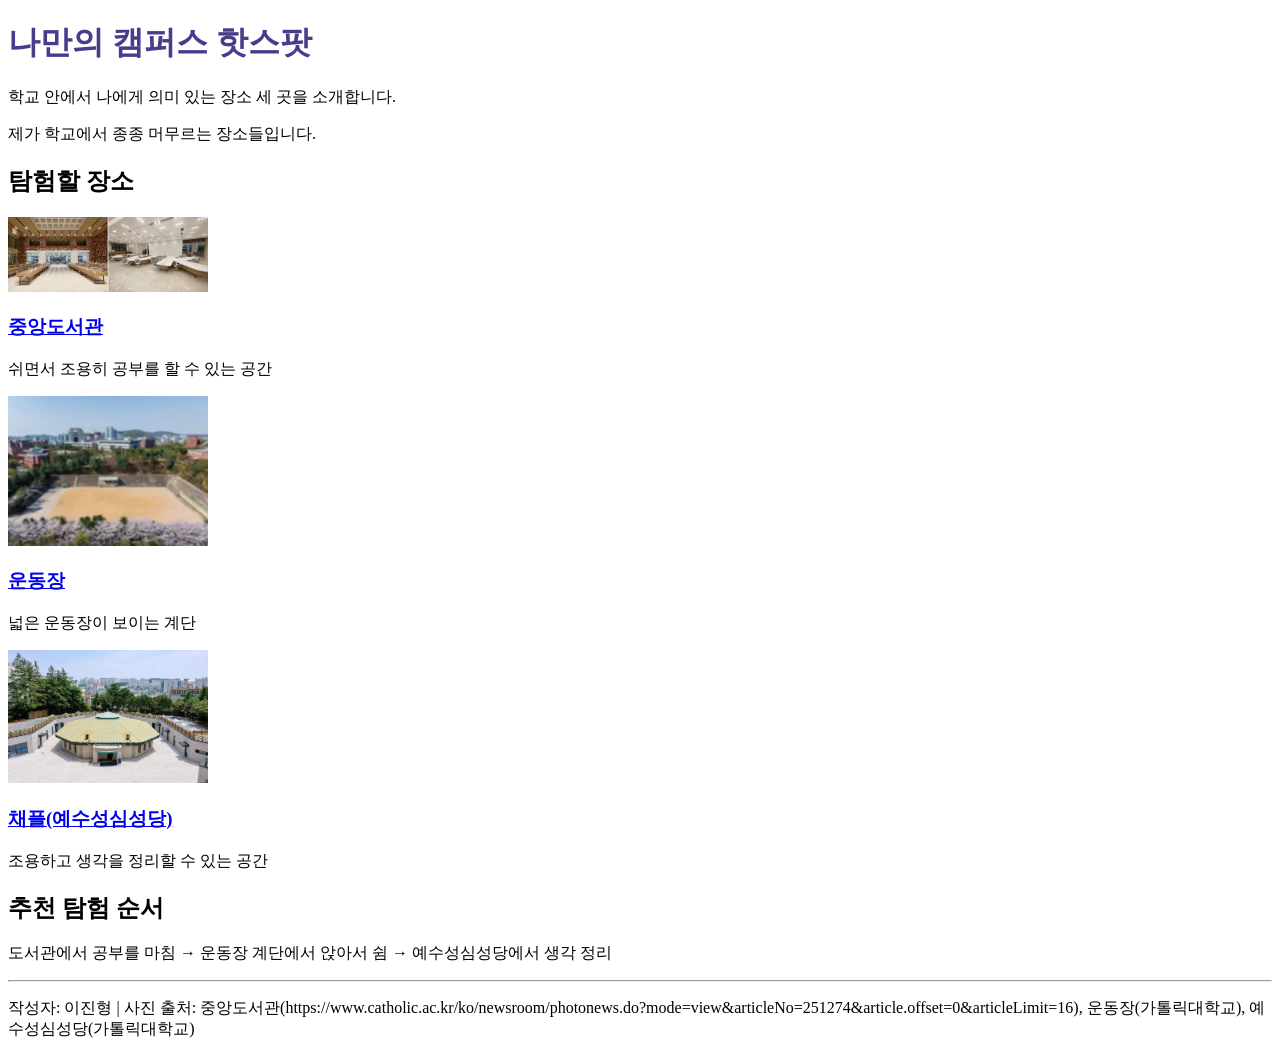
==== index.html @ c7f7637f "feat: add campus hotspots project with three place pages" ====
<!doctype html>
<html lang="ko">
  <head>
    <meta charset="utf-8">
    <meta name="viewport" content="width=device-width, initial-scale=1">
    <title>나만의 캠퍼스 핫스팟</title>
  </head>
  <body>
    <h1 style="color: darkslateblue;">나만의 캠퍼스 핫스팟</h1>
    <p>학교 안에서 나에게 의미 있는 장소 세 곳을 소개합니다.</p>
    <p>제가 학교에서 종종 머무르는 장소들입니다.</p>

    <h2>탐험할 장소</h2>

    <div>
      <a href="library.html">
        <img src="images/library.jpg" alt="중앙도서관 열람실 전경" width="200">
      </a>
      <h3><a href="library.html">중앙도서관</a></h3>
      <p>쉬면서 조용히 공부를 할 수 있는 공간</p>
    </div>

    <div>
      <a href="playground.html">
        <img src="images/playground.jpg" alt="대운동장 전경" width="200">
      </a>
      <h3><a href="playground.html">운동장</a></h3>
      <p>넓은 운동장이 보이는 계단</p>
    </div>

    <div>
      <a href="chapel.html">
        <img src="images/chapel.jpg" alt="예수성심성당 전경" width="200">
      </a>
      <h3><a href="chapel.html">채플(예수성심성당)</a></h3>
      <p>조용하고 생각을 정리할 수 있는 공간</p>
    </div>

    <h2>추천 탐험 순서</h2>
    <p>도서관에서 공부를 마침 → 운동장 계단에서 앉아서 쉼 → 예수성심성당에서 생각 정리</p>

    <hr>
    <p>작성자: 이진형 | 사진 출처: 중앙도서관(https://www.catholic.ac.kr/ko/newsroom/photonews.do?mode=view&articleNo=251274&article.offset=0&articleLimit=16), 운동장(가톨릭대학교), 예수성심성당(가톨릭대학교)</p>
  </body>
</html>
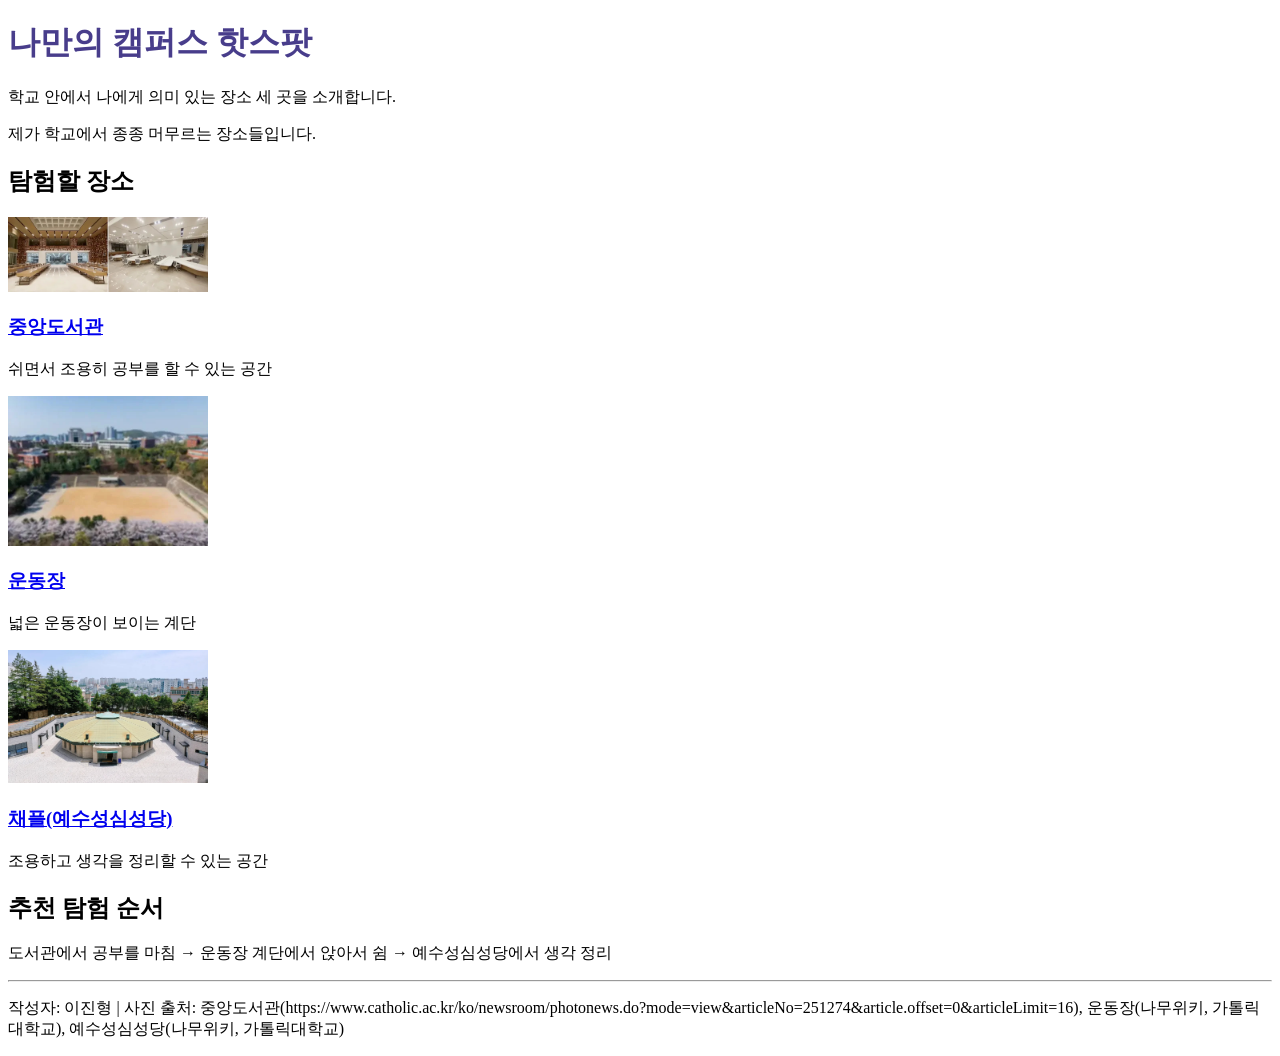
==== commit c91c4f5d: "docs: update phtoto source in index" ====
--- a/index.html
+++ b/index.html
@@ -40,6 +40,6 @@
     <p>도서관에서 공부를 마침 → 운동장 계단에서 앉아서 쉼 → 예수성심성당에서 생각 정리</p>
 
     <hr>
-    <p>작성자: 이진형 | 사진 출처: 중앙도서관(https://www.catholic.ac.kr/ko/newsroom/photonews.do?mode=view&articleNo=251274&article.offset=0&articleLimit=16), 운동장(가톨릭대학교), 예수성심성당(가톨릭대학교)</p>
+    <p>작성자: 이진형 | 사진 출처: 중앙도서관(https://www.catholic.ac.kr/ko/newsroom/photonews.do?mode=view&articleNo=251274&article.offset=0&articleLimit=16), 운동장(나무위키, 가톨릭대학교), 예수성심성당(나무위키, 가톨릭대학교)</p>
   </body>
 </html>
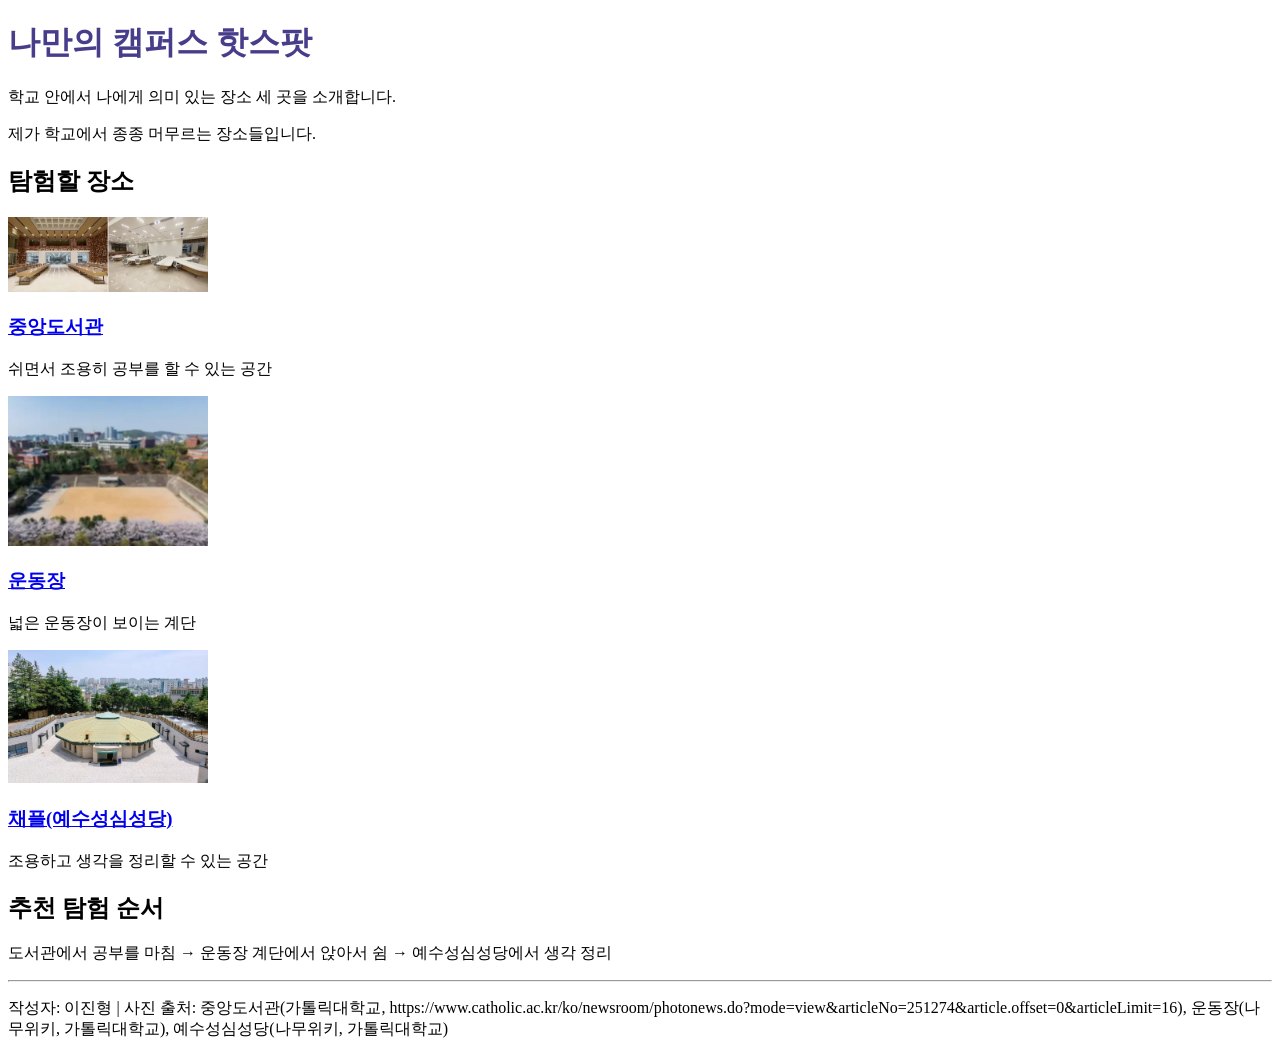
==== commit 1dc6af89: "docs: update phtoto source in index" ====
--- a/index.html
+++ b/index.html
@@ -40,6 +40,6 @@
     <p>도서관에서 공부를 마침 → 운동장 계단에서 앉아서 쉼 → 예수성심성당에서 생각 정리</p>
 
     <hr>
-    <p>작성자: 이진형 | 사진 출처: 중앙도서관(https://www.catholic.ac.kr/ko/newsroom/photonews.do?mode=view&articleNo=251274&article.offset=0&articleLimit=16), 운동장(나무위키, 가톨릭대학교), 예수성심성당(나무위키, 가톨릭대학교)</p>
+    <p>작성자: 이진형 | 사진 출처: 중앙도서관(가톨릭대학교, https://www.catholic.ac.kr/ko/newsroom/photonews.do?mode=view&articleNo=251274&article.offset=0&articleLimit=16), 운동장(나무위키, 가톨릭대학교), 예수성심성당(나무위키, 가톨릭대학교)</p>
   </body>
 </html>
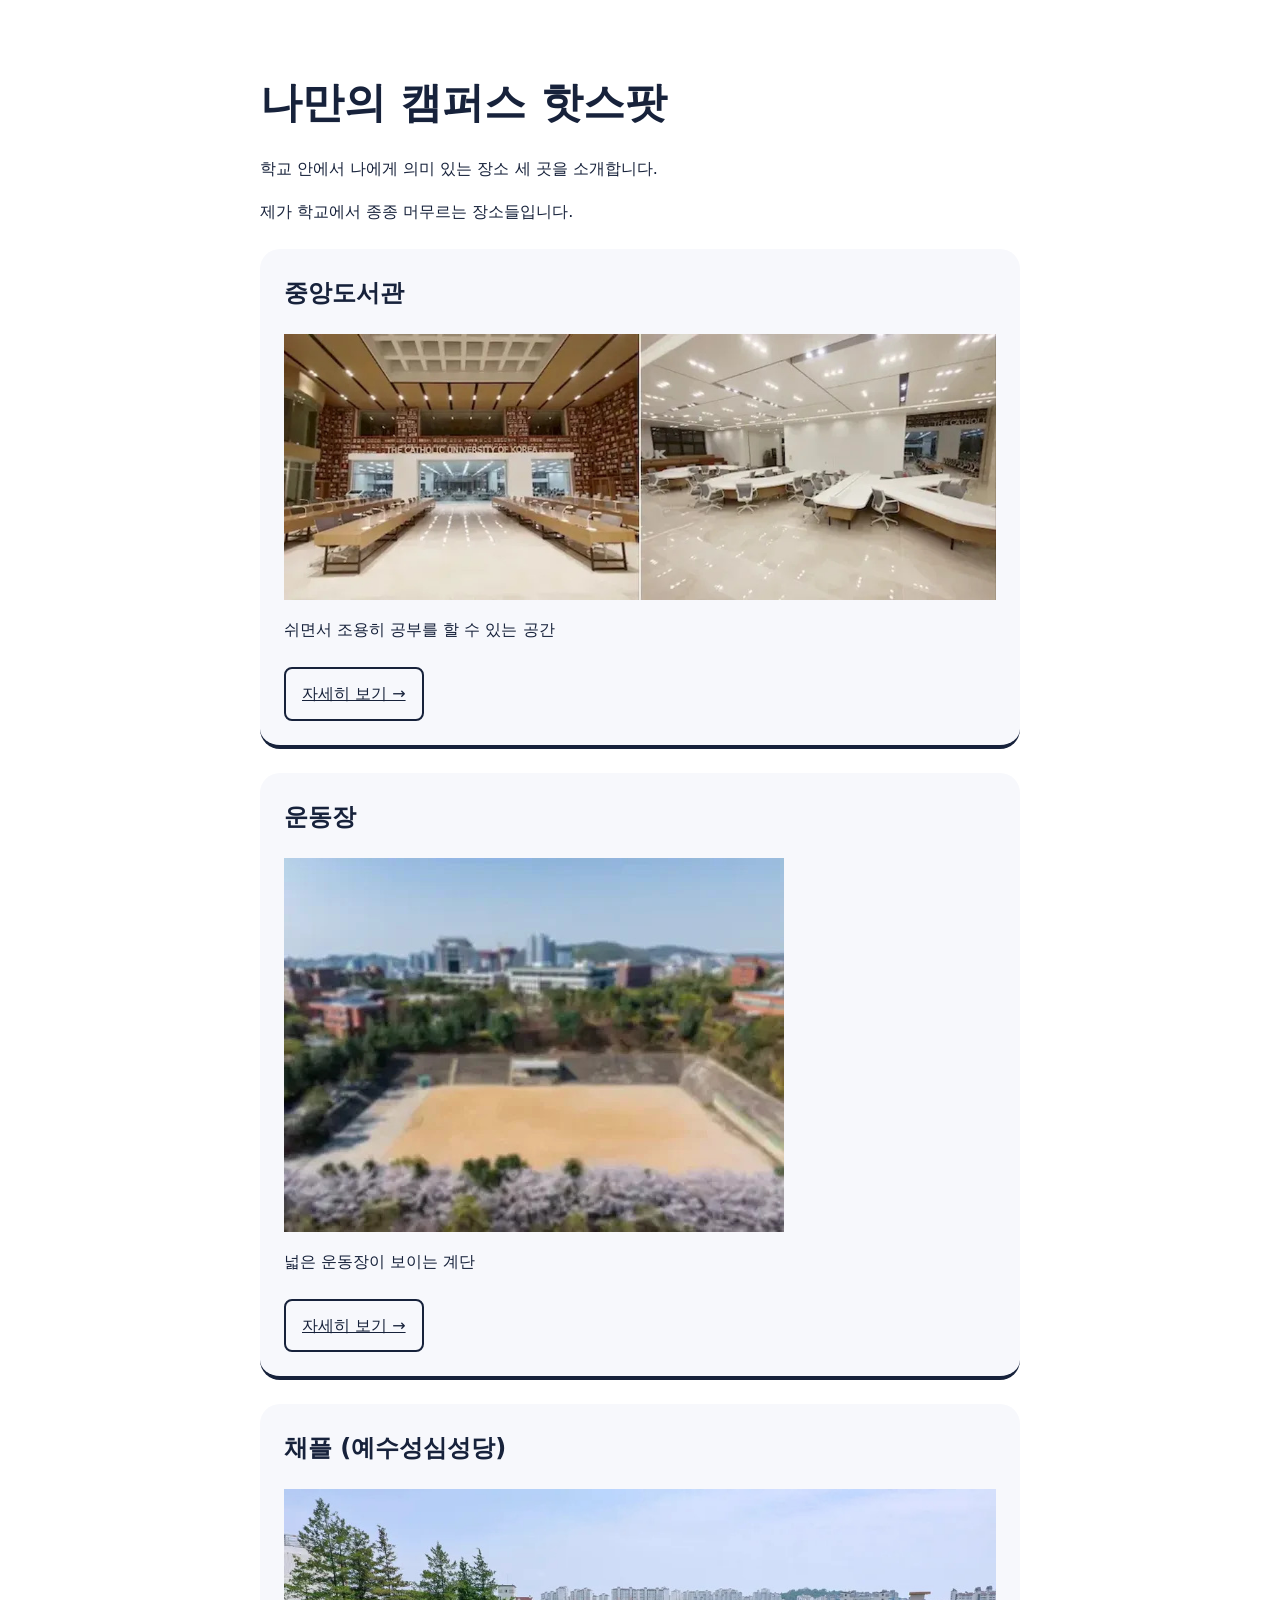
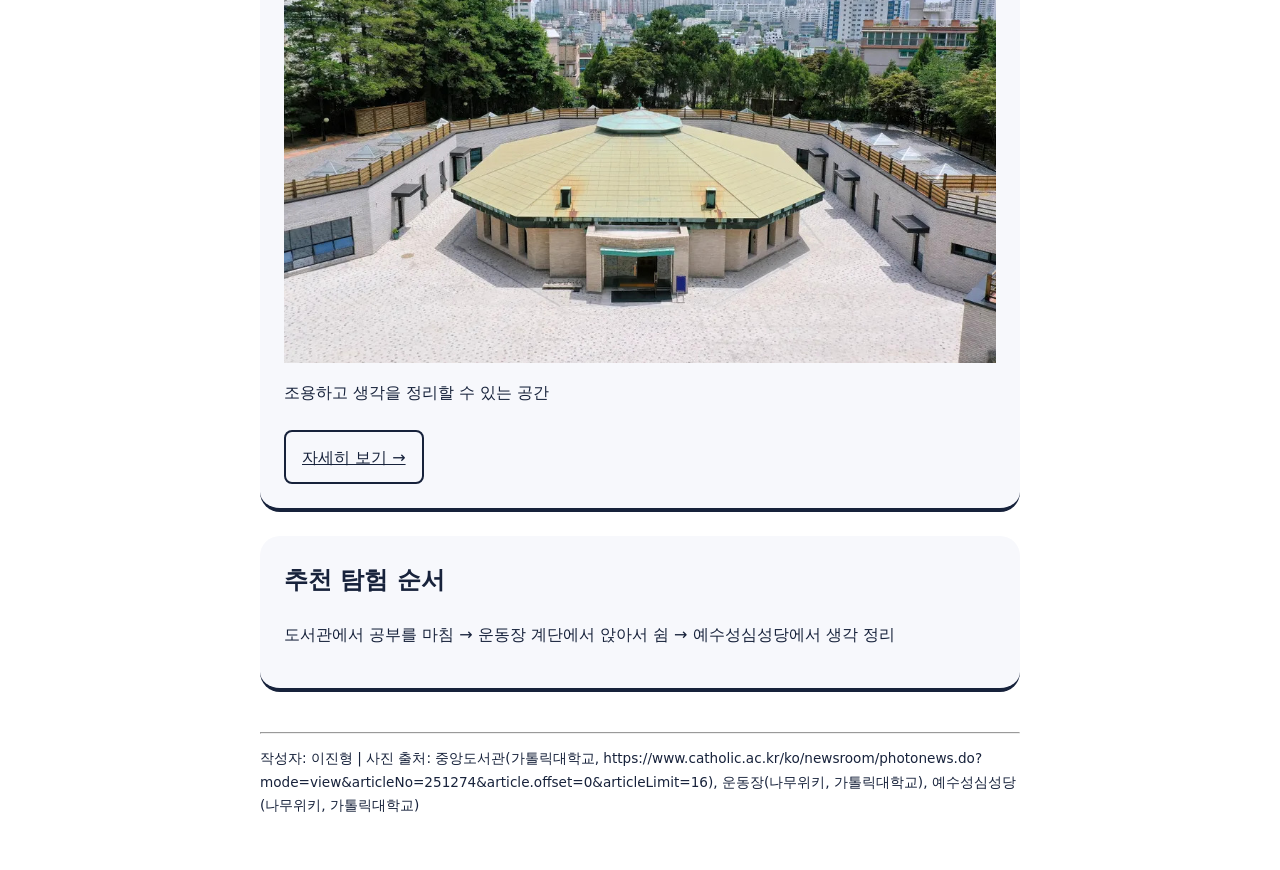
==== commit 52301d13: "3주차: CSS로 페이지별 분위기 적용" ====
--- a/index.html
+++ b/index.html
@@ -4,42 +4,50 @@
     <meta charset="utf-8">
     <meta name="viewport" content="width=device-width, initial-scale=1">
     <title>나만의 캠퍼스 핫스팟</title>
+    <link rel="stylesheet" href="styles.css">
   </head>
-  <body>
-    <h1 style="color: darkslateblue;">나만의 캠퍼스 핫스팟</h1>
-    <p>학교 안에서 나에게 의미 있는 장소 세 곳을 소개합니다.</p>
-    <p>제가 학교에서 종종 머무르는 장소들입니다.</p>
+  <body class="page-home">
+    <div class="page">
 
-    <h2>탐험할 장소</h2>
+      <header>
+        <h1>나만의 캠퍼스 핫스팟</h1>
+        <p>학교 안에서 나에게 의미 있는 장소 세 곳을 소개합니다.</p>
+        <p>제가 학교에서 종종 머무르는 장소들입니다.</p>
+      </header>
 
-    <div>
-      <a href="library.html">
-        <img src="images/library.jpg" alt="중앙도서관 열람실 전경" width="200">
-      </a>
-      <h3><a href="library.html">중앙도서관</a></h3>
-      <p>쉬면서 조용히 공부를 할 수 있는 공간</p>
+      <main>
+        <section class="panel">
+          <h2>중앙도서관</h2>
+          <img src="images/library.jpg" alt="중앙도서관 열람실 전경">
+          <p>쉬면서 조용히 공부를 할 수 있는 공간</p>
+          <a class="action" href="library.html">자세히 보기 →</a>
+        </section>
+
+        <section class="panel">
+          <h2>운동장</h2>
+          <img src="images/playground.jpg" alt="대운동장 전경">
+          <p>넓은 운동장이 보이는 계단</p>
+          <a class="action" href="playground.html">자세히 보기 →</a>
+        </section>
+
+        <section class="panel">
+          <h2>채플 (예수성심성당)</h2>
+          <img src="images/chapel.jpg" alt="예수성심성당 전경">
+          <p>조용하고 생각을 정리할 수 있는 공간</p>
+          <a class="action" href="chapel.html">자세히 보기 →</a>
+        </section>
+
+        <section class="panel">
+          <h2>추천 탐험 순서</h2>
+          <p>도서관에서 공부를 마침 → 운동장 계단에서 앉아서 쉼 → 예수성심성당에서 생각 정리</p>
+        </section>
+      </main>
+
+      <footer>
+        <hr>
+        <p>작성자: 이진형 | 사진 출처: 중앙도서관(가톨릭대학교, https://www.catholic.ac.kr/ko/newsroom/photonews.do?mode=view&articleNo=251274&article.offset=0&articleLimit=16), 운동장(나무위키, 가톨릭대학교), 예수성심성당(나무위키, 가톨릭대학교)</p>
+      </footer>
+
     </div>
-
-    <div>
-      <a href="playground.html">
-        <img src="images/playground.jpg" alt="대운동장 전경" width="200">
-      </a>
-      <h3><a href="playground.html">운동장</a></h3>
-      <p>넓은 운동장이 보이는 계단</p>
-    </div>
-
-    <div>
-      <a href="chapel.html">
-        <img src="images/chapel.jpg" alt="예수성심성당 전경" width="200">
-      </a>
-      <h3><a href="chapel.html">채플(예수성심성당)</a></h3>
-      <p>조용하고 생각을 정리할 수 있는 공간</p>
-    </div>
-
-    <h2>추천 탐험 순서</h2>
-    <p>도서관에서 공부를 마침 → 운동장 계단에서 앉아서 쉼 → 예수성심성당에서 생각 정리</p>
-
-    <hr>
-    <p>작성자: 이진형 | 사진 출처: 중앙도서관(가톨릭대학교, https://www.catholic.ac.kr/ko/newsroom/photonews.do?mode=view&articleNo=251274&article.offset=0&articleLimit=16), 운동장(나무위키, 가톨릭대학교), 예수성심성당(나무위키, 가톨릭대학교)</p>
   </body>
-</html>+</html>
--- a/styles.css
+++ b/styles.css
@@ -0,0 +1,171 @@
+* {
+  box-sizing: border-box;
+}
+
+body {
+  margin: 0;
+  font-family: system-ui, sans-serif;
+  line-height: 1.7;
+}
+
+.page {
+  width: 92%;
+  max-width: 760px;
+  margin: 0 auto;
+  padding: 2.5rem 0;
+}
+
+header {
+  margin-bottom: 1.5rem;
+}
+
+.panel {
+  margin: 1.5rem 0;
+  padding: 1.5rem;
+}
+
+img {
+  display: block;
+  max-width: 100%;
+  height: auto;
+}
+
+a {
+  color: inherit;
+}
+
+a:hover {
+  text-decoration: underline;
+}
+
+a:focus-visible {
+  outline: 3px solid currentColor;
+  outline-offset: 4px;
+}
+
+.action {
+  display: inline-block;
+  padding: 0.7em 1em;
+  border: 2px solid currentColor;
+  border-radius: 8px;
+  margin-top: 0.5rem;
+}
+
+.back-link {
+  display: inline-block;
+  margin-bottom: 1rem;
+  font-size: 0.9rem;
+}
+
+.next-place {
+  margin-top: 2rem;
+}
+
+footer {
+  margin-top: 2.5rem;
+  font-size: 0.85rem;
+}
+
+.page-home {
+  background-color: #ffffff;
+  color: #17223b;
+}
+
+.page-home h1 {
+  font-size: 2.6rem;
+  margin-bottom: 0.5rem;
+}
+
+.page-home .panel {
+  background: #f7f8fc;
+  border-radius: 20px;
+  border-bottom: 4px solid #17223b;
+}
+
+.page-home .panel h2 {
+  margin-top: 0;
+}
+
+.page-library {
+  background-color: #faf3e6;
+  color: #45372b;
+  font-family: Georgia, "Noto Serif KR", serif;
+}
+
+.page-library .panel {
+  border: 1px solid #947954;
+  background: #fffdf8;
+}
+
+.page-library .action {
+  border-color: #947954;
+}
+
+
+.page-playground {
+  background-color: #eaf4fc;
+  color: #123a5e;
+  font-family: "Trebuchet MS", system-ui, sans-serif;
+}
+
+.page-playground h1 {
+  color: #0e6ba8;
+}
+
+.page-playground .panel {
+  background: #ffffff;
+  border-radius: 28px;
+  box-shadow: 0 12px 30px rgb(14 107 168 / 15%);
+}
+
+.page-playground .action {
+  background: #0e6ba8;
+  color: #ffffff;
+  border-color: #0e6ba8;
+}
+
+.page-chapel {
+  background-color: #202235;
+  color: #f2e9d8;
+}
+
+.page-chapel h1 {
+  color: #ffd166;
+}
+
+.page-chapel .panel {
+  background: #262a45;
+  border-left: 5px solid #ffd166;
+  border-radius: 4px;
+}
+
+.page-chapel .action {
+  border-color: #ffd166;
+  color: #ffd166;
+}
+
+@media (max-width: 600px) {
+  .page {
+    width: 94%;
+    padding: 1.5rem 0;
+  }
+
+  .panel {
+    padding: 1rem;
+    margin: 1rem 0;
+  }
+
+  h1 {
+    font-size: 1.6rem;
+  }
+
+  .page-home h1 {
+    font-size: 1.9rem;
+  }
+
+  .action {
+    display: block;
+    text-align: center;
+    padding: 0.9em 1em;
+  }
+}
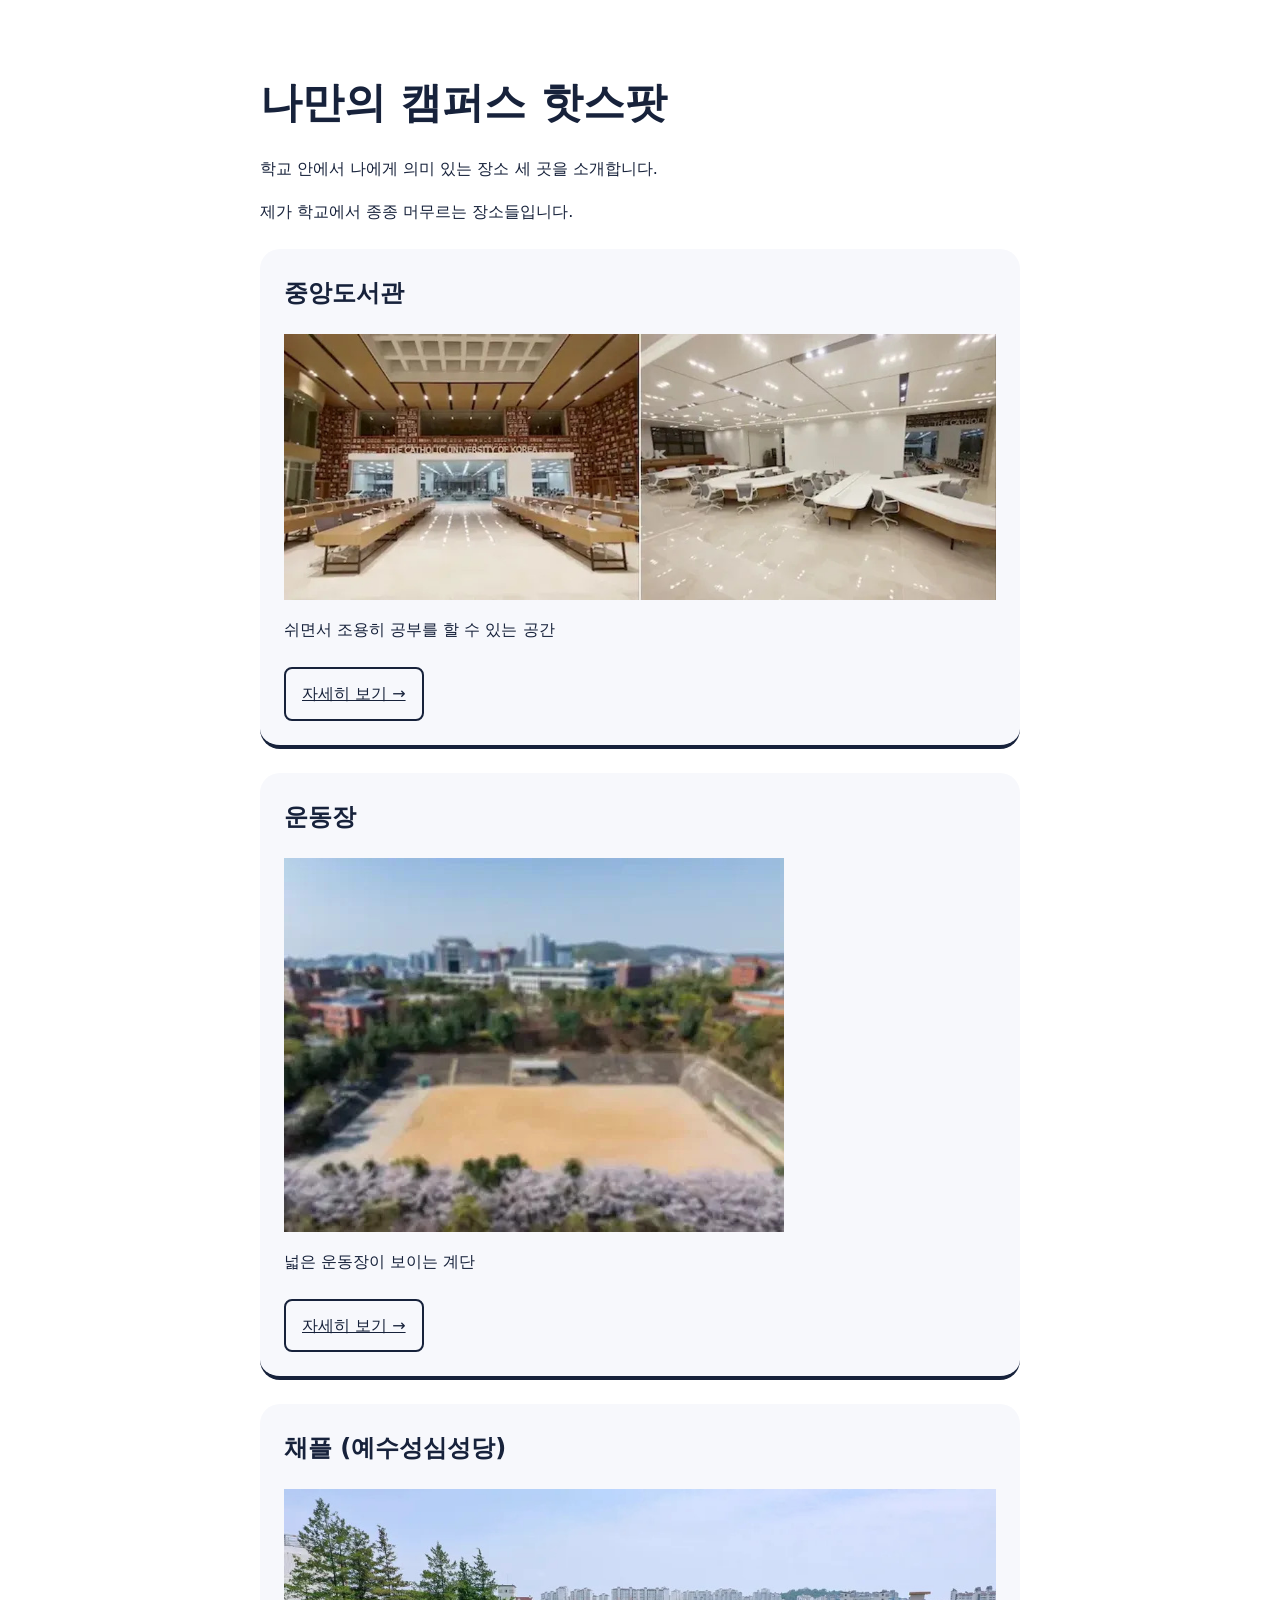
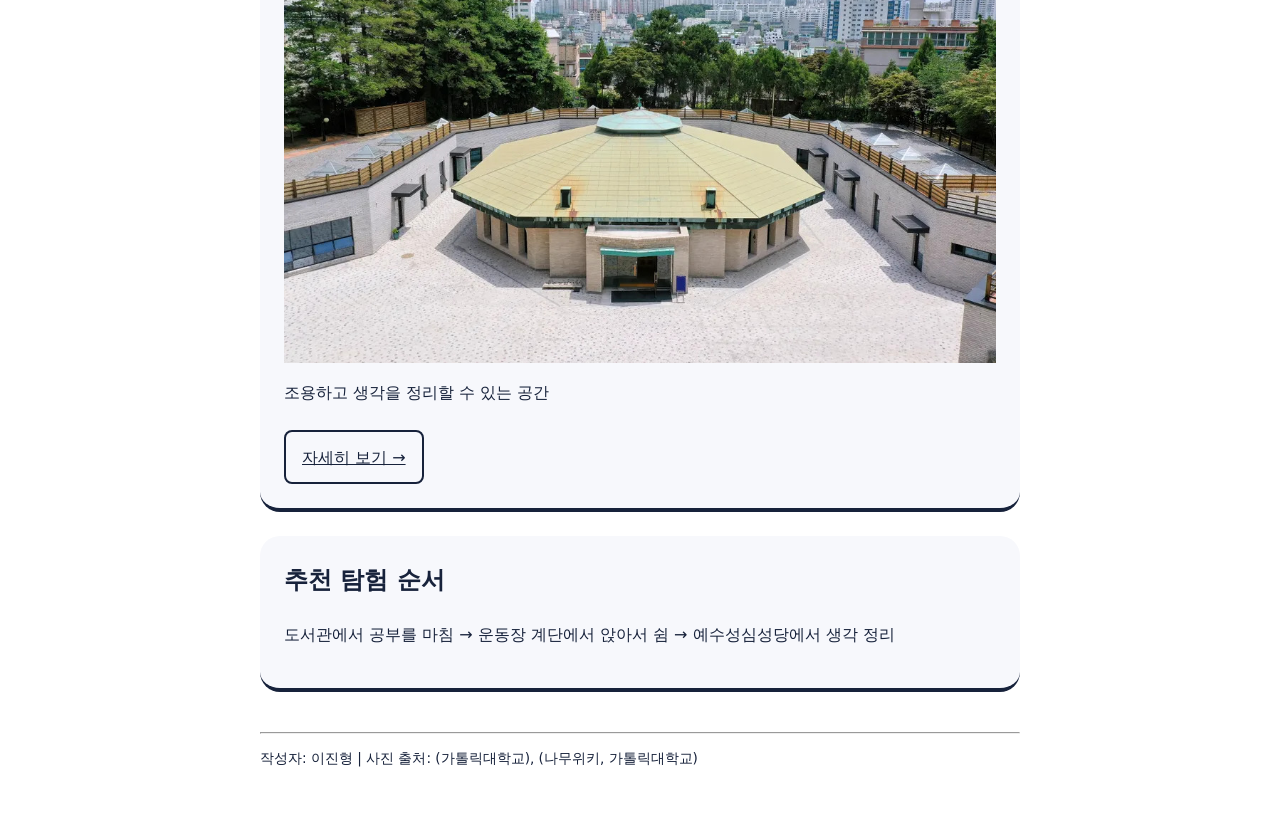
==== commit 462de133: "출처 수정" ====
--- a/index.html
+++ b/index.html
@@ -45,7 +45,7 @@
 
       <footer>
         <hr>
-        <p>작성자: 이진형 | 사진 출처: 중앙도서관(가톨릭대학교, https://www.catholic.ac.kr/ko/newsroom/photonews.do?mode=view&articleNo=251274&article.offset=0&articleLimit=16), 운동장(나무위키, 가톨릭대학교), 예수성심성당(나무위키, 가톨릭대학교)</p>
+        <p>작성자: 이진형 | 사진 출처: (가톨릭대학교), (나무위키, 가톨릭대학교)</p>
       </footer>
 
     </div>
